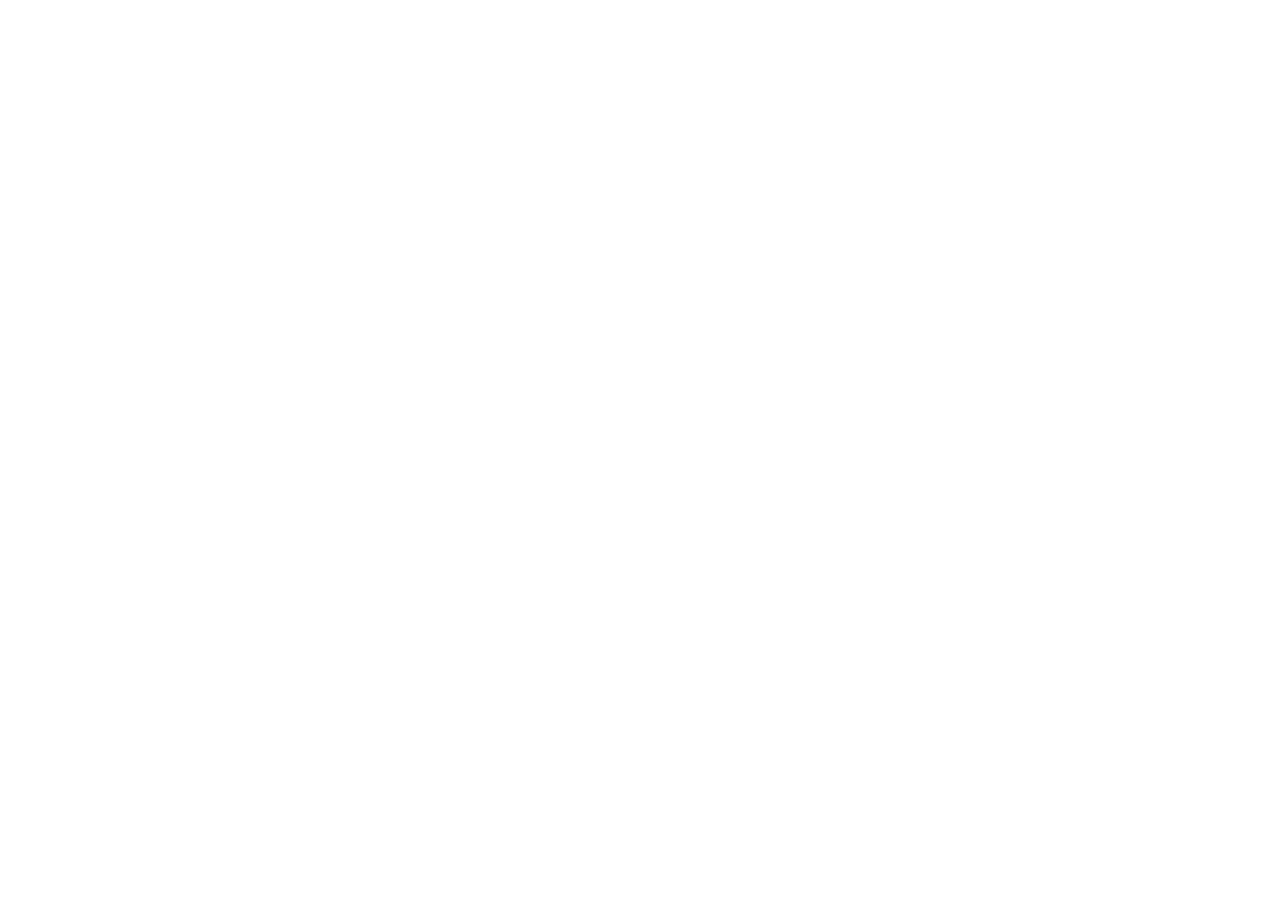
==== NotionWidget/index.html @ 5b1284b0 "Proje dosyası ekle." ====
﻿<!DOCTYPE html>
<html lang="tr">
<head>
    <meta charset="UTF-8">
    <meta name="viewport" content="width=device-width, initial-scale=1.0">
    <title>Notion Widget - Saat ve Tarih</title>
    <link rel="stylesheet" href="style.css">
</head>
<body>
    <div id="widget">
        <div id="time"></div>
        <div id="date"></div>
    </div>
    <script src="script.js"></script>
</body>
</html>
---- NotionWidget/style.css ----
﻿body
{
}
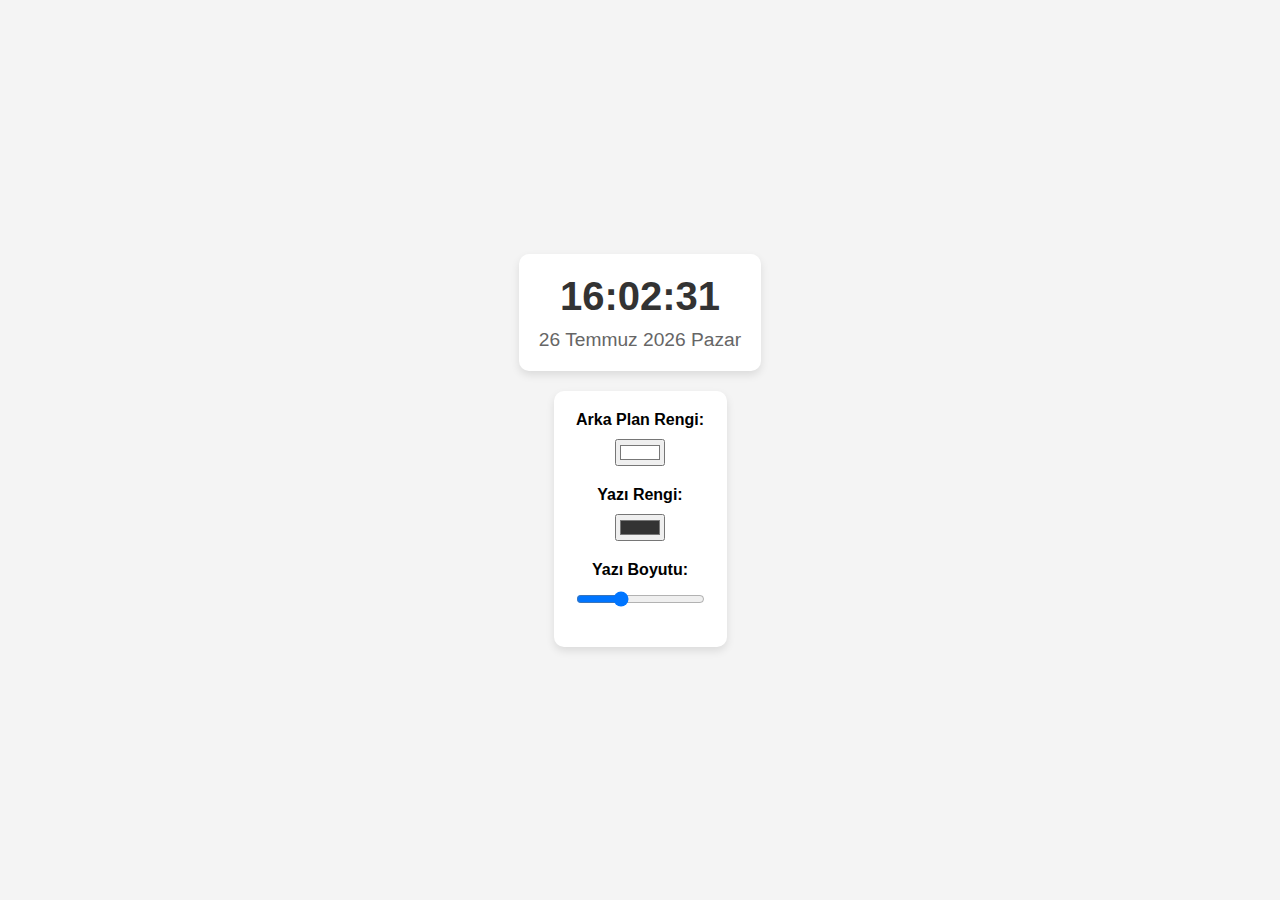
==== commit 55904fc9: "update html index." ====
--- a/NotionWidget/index.html
+++ b/NotionWidget/index.html
@@ -3,7 +3,7 @@
 <head>
     <meta charset="UTF-8">
     <meta name="viewport" content="width=device-width, initial-scale=1.0">
-    <title>Notion Widget - Saat ve Tarih</title>
+    <title>Notion Widget - Kişiselleştirilebilir Saat ve Tarih</title>
     <link rel="stylesheet" href="style.css">
 </head>
 <body>
@@ -11,6 +11,16 @@
         <div id="time"></div>
         <div id="date"></div>
     </div>
+    <div id="controls">
+        <label for="bgColor">Arka Plan Rengi:</label>
+        <input type="color" id="bgColor" value="#ffffff">
+
+        <label for="textColor">Yazı Rengi:</label>
+        <input type="color" id="textColor" value="#333333">
+
+        <label for="fontSize">Yazı Boyutu:</label>
+        <input type="range" id="fontSize" min="12" max="48" value="24">
+    </div>
     <script src="script.js"></script>
 </body>
 </html>--- a/NotionWidget/style.css
+++ b/NotionWidget/style.css
@@ -1,3 +1,51 @@
-﻿body
-{
-}+﻿body {
+    margin: 0;
+    padding: 0;
+    display: flex;
+    flex-direction: column;
+    justify-content: center;
+    align-items: center;
+    height: 100vh;
+    background-color: #f4f4f4;
+    font-family: Arial, sans-serif;
+}
+
+#widget {
+    background-color: #ffffff;
+    padding: 20px;
+    border-radius: 10px;
+    box-shadow: 0 4px 8px rgba(0, 0, 0, 0.1);
+    text-align: center;
+    margin-bottom: 20px;
+}
+
+#time {
+    font-size: 2.5em;
+    font-weight: bold;
+    color: #333;
+}
+
+#date {
+    font-size: 1.2em;
+    color: #666;
+    margin-top: 10px;
+}
+
+#controls {
+    background-color: #ffffff;
+    padding: 20px;
+    border-radius: 10px;
+    box-shadow: 0 4px 8px rgba(0, 0, 0, 0.1);
+    text-align: center;
+}
+
+    #controls label {
+        display: block;
+        margin-bottom: 10px;
+        font-weight: bold;
+    }
+
+    #controls input {
+        margin-bottom: 20px;
+    }
+
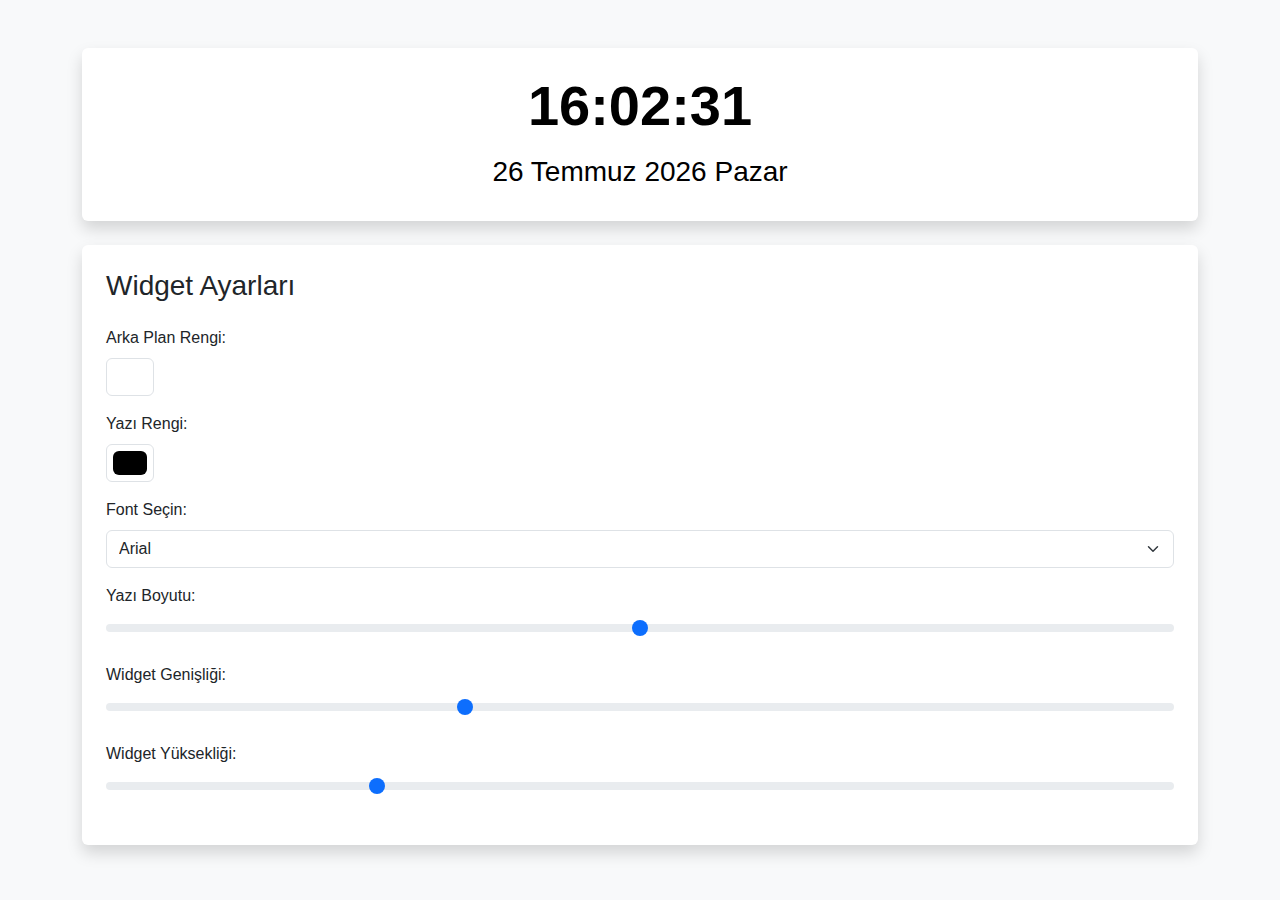
==== commit 04e8fe5a: "animation added" ====
--- a/NotionWidget/index.html
+++ b/NotionWidget/index.html
@@ -3,23 +3,48 @@
 <head>
     <meta charset="UTF-8">
     <meta name="viewport" content="width=device-width, initial-scale=1.0">
-    <title>Notion Widget - Kişiselleştirilebilir Saat ve Tarih</title>
+    <title>Notion Widget - Gelişmiş Saat ve Tarih</title>
+    <link href="https://cdn.jsdelivr.net/npm/bootstrap@5.3.0/dist/css/bootstrap.min.css" rel="stylesheet">
     <link rel="stylesheet" href="style.css">
 </head>
 <body>
-    <div id="widget">
-        <div id="time"></div>
-        <div id="date"></div>
-    </div>
-    <div id="controls">
-        <label for="bgColor">Arka Plan Rengi:</label>
-        <input type="color" id="bgColor" value="#ffffff">
-
-        <label for="textColor">Yazı Rengi:</label>
-        <input type="color" id="textColor" value="#333333">
-
-        <label for="fontSize">Yazı Boyutu:</label>
-        <input type="range" id="fontSize" min="12" max="48" value="24">
+    <div class="container mt-5">
+        <div id="widget" class="widget p-4 rounded shadow">
+            <div id="time" class="time display-4"></div>
+            <div id="date" class="date h3 mt-3"></div>
+        </div>
+        <div id="controls" class="controls mt-4 p-4 rounded shadow">
+            <h3 class="mb-4">Widget Ayarları</h3>
+            <div class="mb-3">
+                <label for="bgColor" class="form-label">Arka Plan Rengi:</label>
+                <input type="color" id="bgColor" class="form-control form-control-color" value="#ffffff">
+            </div>
+            <div class="mb-3">
+                <label for="textColor" class="form-label">Yazı Rengi:</label>
+                <input type="color" id="textColor" class="form-control form-control-color" value="#000000">
+            </div>
+            <div class="mb-3">
+                <label for="fontFamily" class="form-label">Font Seçin:</label>
+                <select id="fontFamily" class="form-select">
+                    <option value="Arial, sans-serif">Arial</option>
+                    <option value="Georgia, serif">Georgia</option>
+                    <option value="Courier New, monospace">Courier New</option>
+                    <option value="cursive">Cursive</option>
+                </select>
+            </div>
+            <div class="mb-3">
+                <label for="fontSize" class="form-label">Yazı Boyutu:</label>
+                <input type="range" id="fontSize" class="form-range" min="16" max="48" value="32">
+            </div>
+            <div class="mb-3">
+                <label for="widgetWidth" class="form-label">Widget Genişliği:</label>
+                <input type="range" id="widgetWidth" class="form-range" min="200" max="800" value="400">
+            </div>
+            <div class="mb-3">
+                <label for="widgetHeight" class="form-label">Widget Yüksekliği:</label>
+                <input type="range" id="widgetHeight" class="form-range" min="100" max="500" value="200">
+            </div>
+        </div>
     </div>
     <script src="script.js"></script>
 </body>
--- a/NotionWidget/style.css
+++ b/NotionWidget/style.css
@@ -1,51 +1,34 @@
 ﻿body {
-    margin: 0;
-    padding: 0;
-    display: flex;
-    flex-direction: column;
-    justify-content: center;
-    align-items: center;
-    height: 100vh;
-    background-color: #f4f4f4;
+    background-color: #f8f9fa;
     font-family: Arial, sans-serif;
 }
 
-#widget {
+.widget {
     background-color: #ffffff;
-    padding: 20px;
-    border-radius: 10px;
-    box-shadow: 0 4px 8px rgba(0, 0, 0, 0.1);
+    color: #000000;
     text-align: center;
-    margin-bottom: 20px;
+    transition: all 0.3s ease;
 }
 
-#time {
-    font-size: 2.5em;
+.time {
     font-weight: bold;
-    color: #333;
+    animation: fadeIn 1s ease-in-out;
 }
 
-#date {
-    font-size: 1.2em;
-    color: #666;
-    margin-top: 10px;
+.date {
+    animation: fadeIn 1.5s ease-in-out;
 }
 
-#controls {
-    background-color: #ffffff;
-    padding: 20px;
-    border-radius: 10px;
-    box-shadow: 0 4px 8px rgba(0, 0, 0, 0.1);
-    text-align: center;
+@keyframes fadeIn {
+    from {
+        opacity: 0;
+    }
+
+    to {
+        opacity: 1;
+    }
 }
 
-    #controls label {
-        display: block;
-        margin-bottom: 10px;
-        font-weight: bold;
-    }
-
-    #controls input {
-        margin-bottom: 20px;
-    }
-
+.controls {
+    background-color: #ffffff;
+}
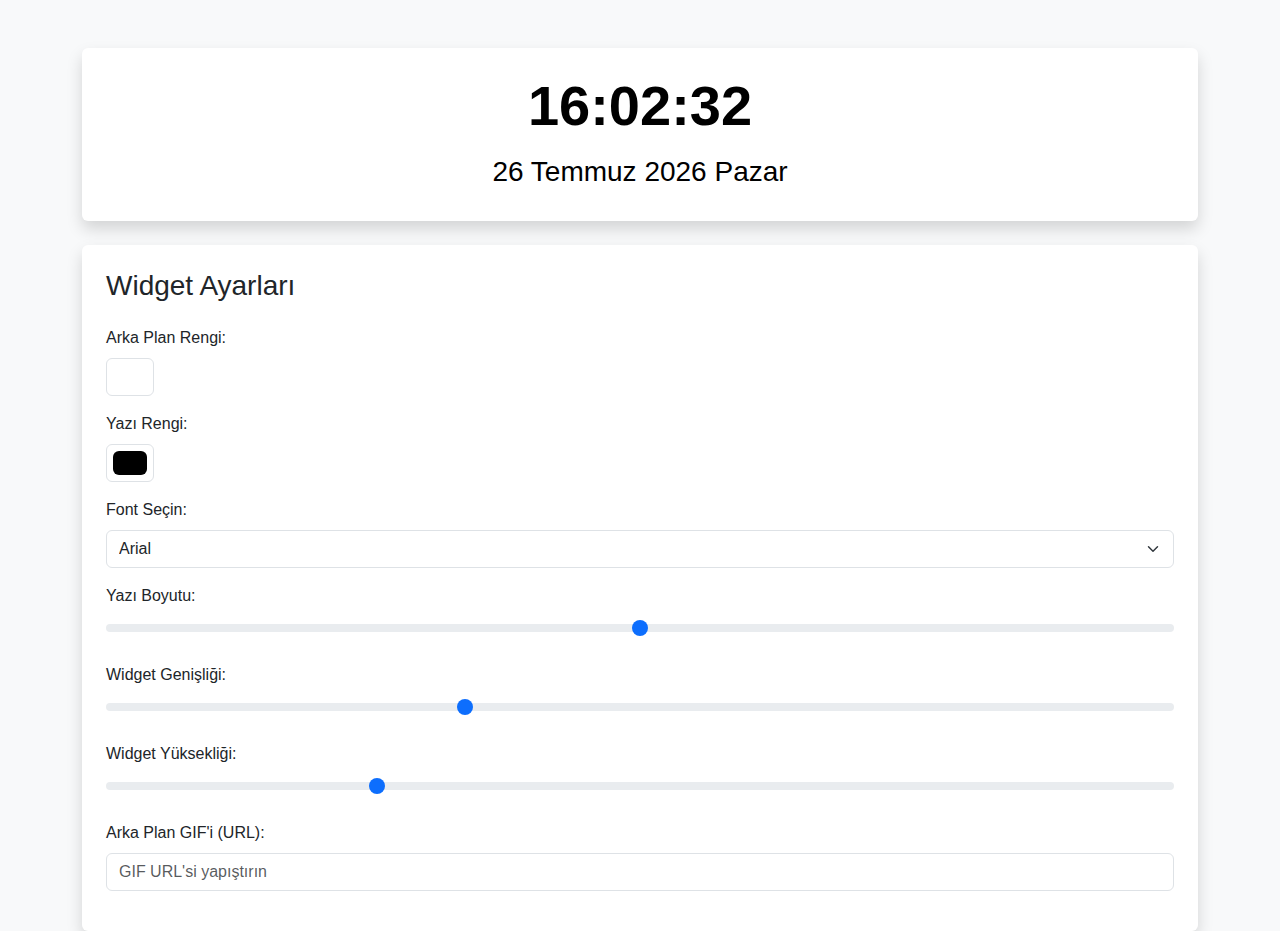
==== commit 98e64de1: "gift eklendi." ====
--- a/NotionWidget/index.html
+++ b/NotionWidget/index.html
@@ -3,7 +3,7 @@
 <head>
     <meta charset="UTF-8">
     <meta name="viewport" content="width=device-width, initial-scale=1.0">
-    <title>Notion Widget - Gelişmiş Saat ve Tarih</title>
+    <title>Notion Widget - Süslü Saat ve Tarih</title>
     <link href="https://cdn.jsdelivr.net/npm/bootstrap@5.3.0/dist/css/bootstrap.min.css" rel="stylesheet">
     <link rel="stylesheet" href="style.css">
 </head>
@@ -44,6 +44,10 @@
                 <label for="widgetHeight" class="form-label">Widget Yüksekliği:</label>
                 <input type="range" id="widgetHeight" class="form-range" min="100" max="500" value="200">
             </div>
+            <div class="mb-3">
+                <label for="bgGif" class="form-label">Arka Plan GIF'i (URL):</label>
+                <input type="text" id="bgGif" class="form-control" placeholder="GIF URL'si yapıştırın">
+            </div>
         </div>
     </div>
     <script src="script.js"></script>
--- a/NotionWidget/style.css
+++ b/NotionWidget/style.css
@@ -8,7 +8,21 @@
     color: #000000;
     text-align: center;
     transition: all 0.3s ease;
+    position: relative;
+    overflow: hidden;
 }
+
+    .widget::before {
+        content: '';
+        position: absolute;
+        top: 0;
+        left: 0;
+        width: 100%;
+        height: 100%;
+        background-size: cover;
+        background-position: center;
+        z-index: -1;
+    }
 
 .time {
     font-weight: bold;
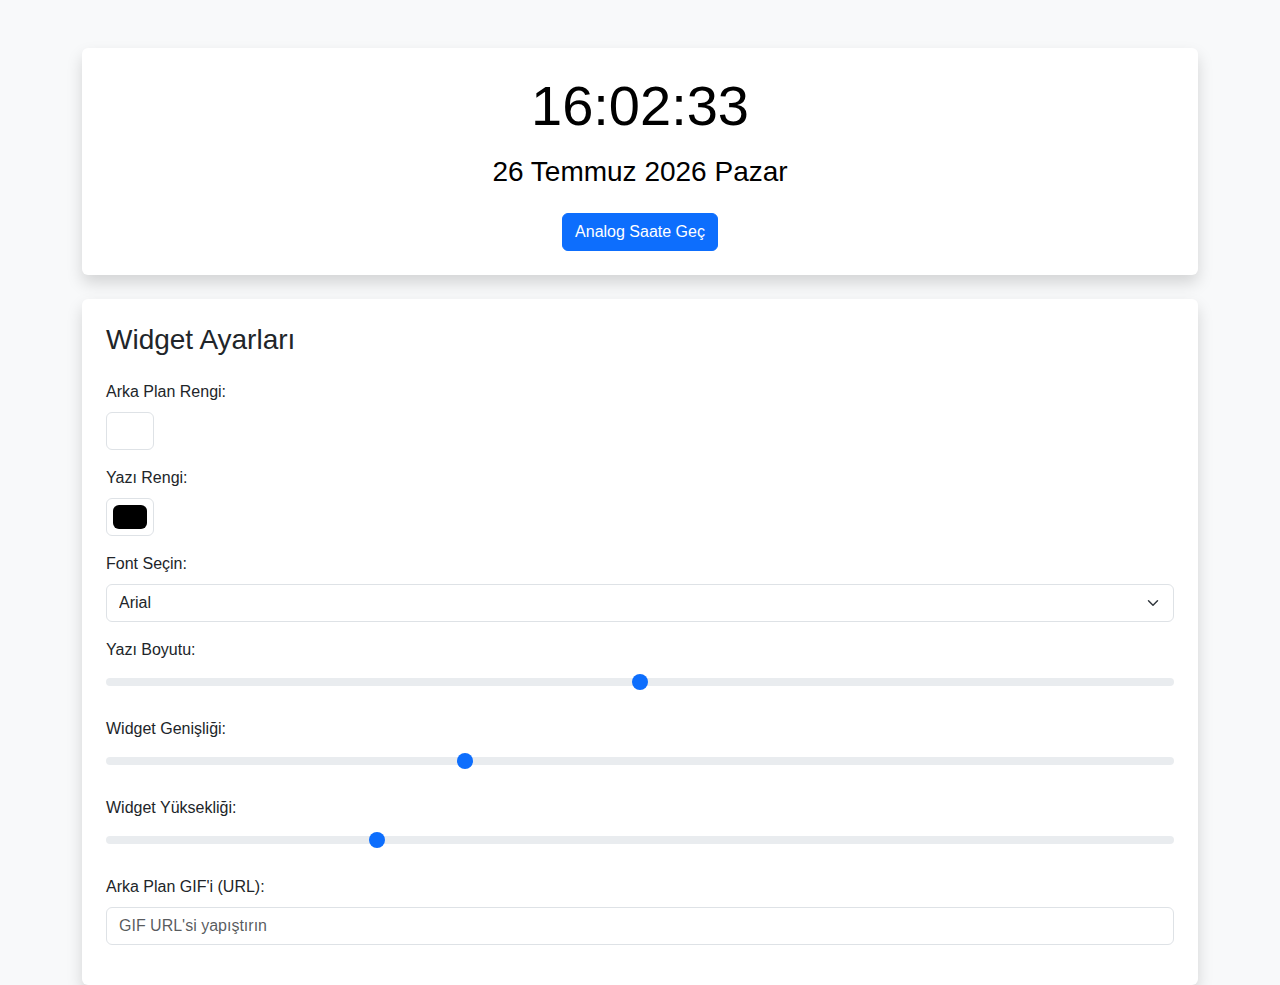
==== commit db089bba: "anaolog eklendi" ====
--- a/NotionWidget/index.html
+++ b/NotionWidget/index.html
@@ -3,15 +3,37 @@
 <head>
     <meta charset="UTF-8">
     <meta name="viewport" content="width=device-width, initial-scale=1.0">
-    <title>Notion Widget - Süslü Saat ve Tarih</title>
+    <title>Notion Widget - Dijital & Analog Saat</title>
     <link href="https://cdn.jsdelivr.net/npm/bootstrap@5.3.0/dist/css/bootstrap.min.css" rel="stylesheet">
     <link rel="stylesheet" href="style.css">
 </head>
 <body>
     <div class="container mt-5">
         <div id="widget" class="widget p-4 rounded shadow">
-            <div id="time" class="time display-4"></div>
-            <div id="date" class="date h3 mt-3"></div>
+            <div id="digitalClock" class="digital-clock">
+                <div id="time" class="time display-4"></div>
+                <div id="date" class="date h3 mt-3"></div>
+            </div>
+            <div id="analogClock" class="analog-clock d-none">
+                <div class="clock-face">
+                    <div class="number number1">1</div>
+                    <div class="number number2">2</div>
+                    <div class="number number3">3</div>
+                    <div class="number number4">4</div>
+                    <div class="number number5">5</div>
+                    <div class="number number6">6</div>
+                    <div class="number number7">7</div>
+                    <div class="number number8">8</div>
+                    <div class="number number9">9</div>
+                    <div class="number number10">10</div>
+                    <div class="number number11">11</div>
+                    <div class="number number12">12</div>
+                    <div class="hand hour-hand"></div>
+                    <div class="hand minute-hand"></div>
+                    <div class="hand second-hand"></div>
+                </div>
+            </div>
+            <button id="toggleMode" class="btn btn-primary mt-3">Analog Saate Geç</button>
         </div>
         <div id="controls" class="controls mt-4 p-4 rounded shadow">
             <h3 class="mb-4">Widget Ayarları</h3>
--- a/NotionWidget/style.css
+++ b/NotionWidget/style.css
@@ -12,35 +12,105 @@
     overflow: hidden;
 }
 
-    .widget::before {
-        content: '';
-        position: absolute;
-        top: 0;
-        left: 0;
-        width: 100%;
-        height: 100%;
-        background-size: cover;
-        background-position: center;
-        z-index: -1;
-    }
-
-.time {
-    font-weight: bold;
-    animation: fadeIn 1s ease-in-out;
+.digital-clock {
+    display: block;
 }
 
-.date {
-    animation: fadeIn 1.5s ease-in-out;
+.analog-clock {
+    display: none;
 }
 
-@keyframes fadeIn {
-    from {
-        opacity: 0;
-    }
+.clock-face {
+    width: 200px;
+    height: 200px;
+    border: 10px solid #000;
+    border-radius: 50%;
+    position: relative;
+    margin: 0 auto;
+}
 
-    to {
-        opacity: 1;
-    }
+.number {
+    position: absolute;
+    width: 100%;
+    height: 100%;
+    text-align: center;
+    font-size: 1.2em;
+    font-weight: bold;
+}
+
+.number1 {
+    transform: rotate(30deg);
+}
+
+.number2 {
+    transform: rotate(60deg);
+}
+
+.number3 {
+    transform: rotate(90deg);
+}
+
+.number4 {
+    transform: rotate(120deg);
+}
+
+.number5 {
+    transform: rotate(150deg);
+}
+
+.number6 {
+    transform: rotate(180deg);
+}
+
+.number7 {
+    transform: rotate(210deg);
+}
+
+.number8 {
+    transform: rotate(240deg);
+}
+
+.number9 {
+    transform: rotate(270deg);
+}
+
+.number10 {
+    transform: rotate(300deg);
+}
+
+.number11 {
+    transform: rotate(330deg);
+}
+
+.number12 {
+    transform: rotate(360deg);
+}
+
+.hand {
+    width: 50%;
+    height: 6px;
+    background: #000;
+    position: absolute;
+    top: 50%;
+    transform-origin: 100%;
+    transform: rotate(90deg);
+    transition: all 0.05s;
+    transition-timing-function: cubic-bezier(0.1, 2.7, 0.58, 1);
+}
+
+.hour-hand {
+    height: 8px;
+    background: #333;
+}
+
+.minute-hand {
+    height: 6px;
+    background: #666;
+}
+
+.second-hand {
+    height: 4px;
+    background: #ff0000;
 }
 
 .controls {
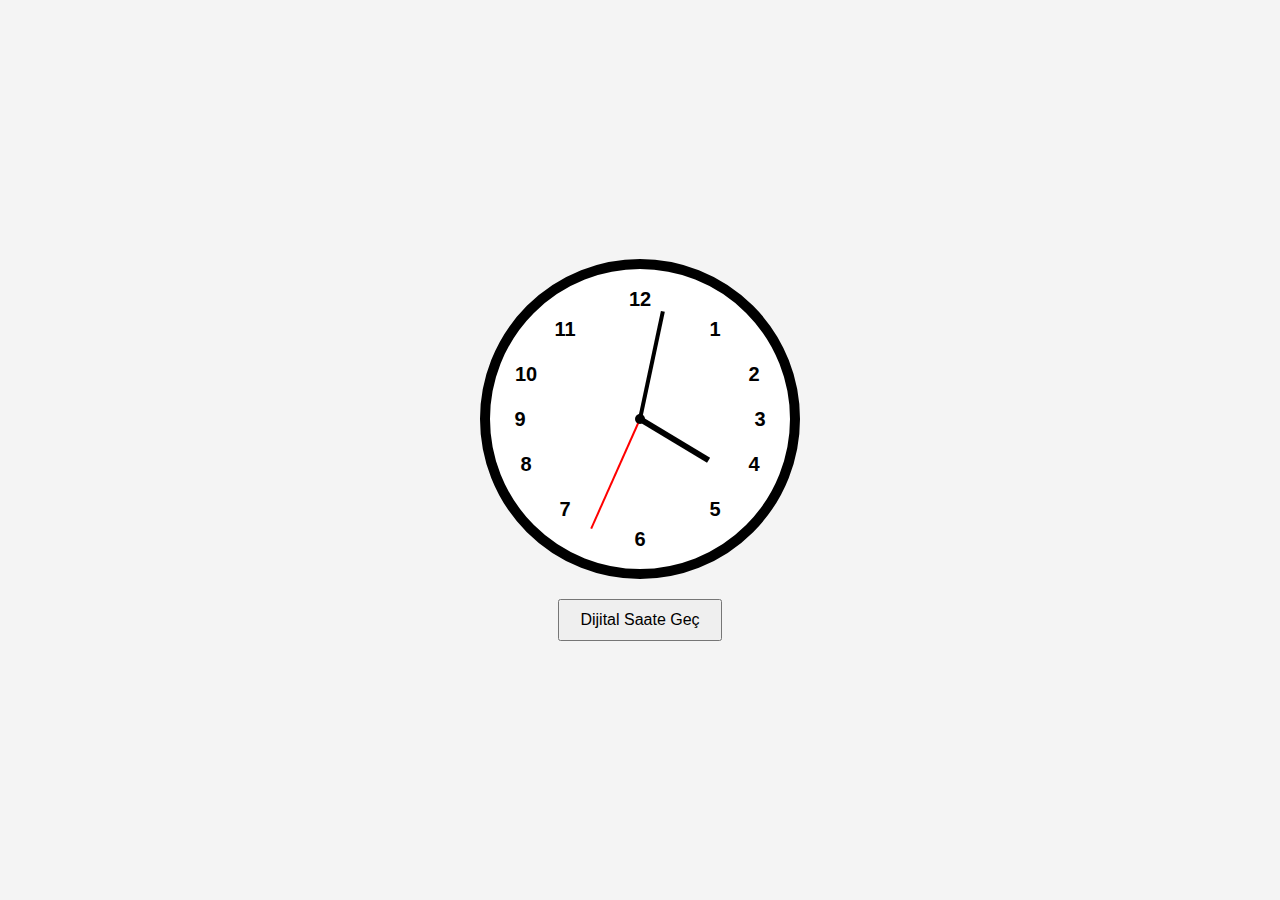
==== commit 4551468a: "anolog convert" ====
--- a/NotionWidget/index.html
+++ b/NotionWidget/index.html
@@ -3,75 +3,176 @@
 <head>
     <meta charset="UTF-8">
     <meta name="viewport" content="width=device-width, initial-scale=1.0">
-    <title>Notion Widget - Dijital & Analog Saat</title>
-    <link href="https://cdn.jsdelivr.net/npm/bootstrap@5.3.0/dist/css/bootstrap.min.css" rel="stylesheet">
-    <link rel="stylesheet" href="style.css">
+    <title>Saat Widget'ı</title>
+    <style>
+        body {
+            display: flex;
+            flex-direction: column;
+            justify-content: center;
+            align-items: center;
+            height: 100vh;
+            background: #f4f4f4;
+            margin: 0;
+            font-family: Arial, sans-serif;
+        }
+
+        .clock {
+            width: 300px;
+            height: 300px;
+            border: 10px solid black;
+            border-radius: 50%;
+            position: relative;
+            background: white;
+            display: flex;
+            justify-content: center;
+            align-items: center;
+        }
+
+            .clock::after {
+                content: "";
+                width: 10px;
+                height: 10px;
+                background: black;
+                position: absolute;
+                top: 50%;
+                left: 50%;
+                transform: translate(-50%, -50%);
+                border-radius: 50%;
+                z-index: 10;
+            }
+
+        .hand {
+            position: absolute;
+            transform-origin: bottom;
+            bottom: 50%;
+            left: 50%;
+            transform: translateX(-50%) rotate(0deg);
+        }
+
+        #hour {
+            width: 6px;
+            height: 80px;
+            background: black;
+        }
+
+        #minute {
+            width: 4px;
+            height: 110px;
+            background: black;
+        }
+
+        #second {
+            width: 2px;
+            height: 120px;
+            background: red;
+        }
+
+        .number {
+            position: absolute;
+            font-size: 20px;
+            font-weight: bold;
+            color: black;
+            transform: translate(-50%, -50%);
+        }
+
+        #digitalClock {
+            display: none;
+            font-size: 24px;
+            margin-top: 20px;
+            text-align: center;
+        }
+
+        #toggleButton {
+            margin-top: 20px;
+            padding: 10px 20px;
+            font-size: 16px;
+            cursor: pointer;
+        }
+    </style>
 </head>
 <body>
-    <div class="container mt-5">
-        <div id="widget" class="widget p-4 rounded shadow">
-            <div id="digitalClock" class="digital-clock">
-                <div id="time" class="time display-4"></div>
-                <div id="date" class="date h3 mt-3"></div>
-            </div>
-            <div id="analogClock" class="analog-clock d-none">
-                <div class="clock-face">
-                    <div class="number number1">1</div>
-                    <div class="number number2">2</div>
-                    <div class="number number3">3</div>
-                    <div class="number number4">4</div>
-                    <div class="number number5">5</div>
-                    <div class="number number6">6</div>
-                    <div class="number number7">7</div>
-                    <div class="number number8">8</div>
-                    <div class="number number9">9</div>
-                    <div class="number number10">10</div>
-                    <div class="number number11">11</div>
-                    <div class="number number12">12</div>
-                    <div class="hand hour-hand"></div>
-                    <div class="hand minute-hand"></div>
-                    <div class="hand second-hand"></div>
-                </div>
-            </div>
-            <button id="toggleMode" class="btn btn-primary mt-3">Analog Saate Geç</button>
-        </div>
-        <div id="controls" class="controls mt-4 p-4 rounded shadow">
-            <h3 class="mb-4">Widget Ayarları</h3>
-            <div class="mb-3">
-                <label for="bgColor" class="form-label">Arka Plan Rengi:</label>
-                <input type="color" id="bgColor" class="form-control form-control-color" value="#ffffff">
-            </div>
-            <div class="mb-3">
-                <label for="textColor" class="form-label">Yazı Rengi:</label>
-                <input type="color" id="textColor" class="form-control form-control-color" value="#000000">
-            </div>
-            <div class="mb-3">
-                <label for="fontFamily" class="form-label">Font Seçin:</label>
-                <select id="fontFamily" class="form-select">
-                    <option value="Arial, sans-serif">Arial</option>
-                    <option value="Georgia, serif">Georgia</option>
-                    <option value="Courier New, monospace">Courier New</option>
-                    <option value="cursive">Cursive</option>
-                </select>
-            </div>
-            <div class="mb-3">
-                <label for="fontSize" class="form-label">Yazı Boyutu:</label>
-                <input type="range" id="fontSize" class="form-range" min="16" max="48" value="32">
-            </div>
-            <div class="mb-3">
-                <label for="widgetWidth" class="form-label">Widget Genişliği:</label>
-                <input type="range" id="widgetWidth" class="form-range" min="200" max="800" value="400">
-            </div>
-            <div class="mb-3">
-                <label for="widgetHeight" class="form-label">Widget Yüksekliği:</label>
-                <input type="range" id="widgetHeight" class="form-range" min="100" max="500" value="200">
-            </div>
-            <div class="mb-3">
-                <label for="bgGif" class="form-label">Arka Plan GIF'i (URL):</label>
-                <input type="text" id="bgGif" class="form-control" placeholder="GIF URL'si yapıştırın">
-            </div>
-        </div>
+    <div class="clock" id="clock">
+        <div class="hand" id="hour"></div>
+        <div class="hand" id="minute"></div>
+        <div class="hand" id="second"></div>
+
+        <div class="number" style="top: 10%; left: 50%;">12</div>
+        <div class="number" style="top: 20%; left: 75%;">1</div>
+        <div class="number" style="top: 35%; left: 88%;">2</div>
+        <div class="number" style="top: 50%; left: 90%;">3</div>
+        <div class="number" style="top: 65%; left: 88%;">4</div>
+        <div class="number" style="top: 80%; left: 75%;">5</div>
+        <div class="number" style="top: 90%; left: 50%;">6</div>
+        <div class="number" style="top: 80%; left: 25%;">7</div>
+        <div class="number" style="top: 65%; left: 12%;">8</div>
+        <div class="number" style="top: 50%; left: 10%;">9</div>
+        <div class="number" style="top: 35%; left: 12%;">10</div>
+        <div class="number" style="top: 20%; left: 25%;">11</div>
+
     </div>
-    <script src="script.js"></script>
+
+    <div id="digitalClock">
+        <div id="time"></div>
+        <div id="date"></div>
+    </div>
+
+    <button id="toggleButton">Dijital Saate Geç</button>
+
+    <script>
+        function updateClock() {
+            const now = new Date();
+            const hours = now.getHours() % 12;
+            const minutes = now.getMinutes();
+            const seconds = now.getSeconds();
+
+            const hourDeg = (hours * 30) + (minutes * 0.5);
+            const minuteDeg = minutes * 6;
+            const secondDeg = seconds * 6;
+
+            document.getElementById('hour').style.transform = `translateX(-50%) rotate(${hourDeg}deg)`;
+            document.getElementById('minute').style.transform = `translateX(-50%) rotate(${minuteDeg}deg)`;
+            document.getElementById('second').style.transform = `translateX(-50%) rotate(${secondDeg}deg)`;
+        }
+
+        function updateDigitalClock() {
+            const now = new Date();
+            const hours = String(now.getHours()).padStart(2, '0');
+            const minutes = String(now.getMinutes()).padStart(2, '0');
+            const seconds = String(now.getSeconds()).padStart(2, '0');
+            const timeString = `${hours}:${minutes}:${seconds}`;
+
+            const options = { weekday: 'long', year: 'numeric', month: 'long', day: 'numeric' };
+            const dateString = now.toLocaleDateString('tr-TR', options);
+
+            document.getElementById('time').textContent = timeString;
+            document.getElementById('date').textContent = dateString;
+        }
+
+        function toggleClock() {
+            const analogClock = document.getElementById('clock');
+            const digitalClock = document.getElementById('digitalClock');
+            const toggleButton = document.getElementById('toggleButton');
+
+            if (analogClock.style.display === 'none') {
+                analogClock.style.display = 'flex';
+                digitalClock.style.display = 'none';
+                toggleButton.textContent = 'Dijital Saate Geç';
+            } else {
+                analogClock.style.display = 'none';
+                digitalClock.style.display = 'block';
+                toggleButton.textContent = 'Analog Saate Geç';
+            }
+        }
+
+        document.getElementById('toggleButton').addEventListener('click', toggleClock);
+
+        setInterval(() => {
+            updateClock();
+            updateDigitalClock();
+        }, 1000);
+
+        updateClock();
+        updateDigitalClock();
+    </script>
 </body>
-</html>+</html>
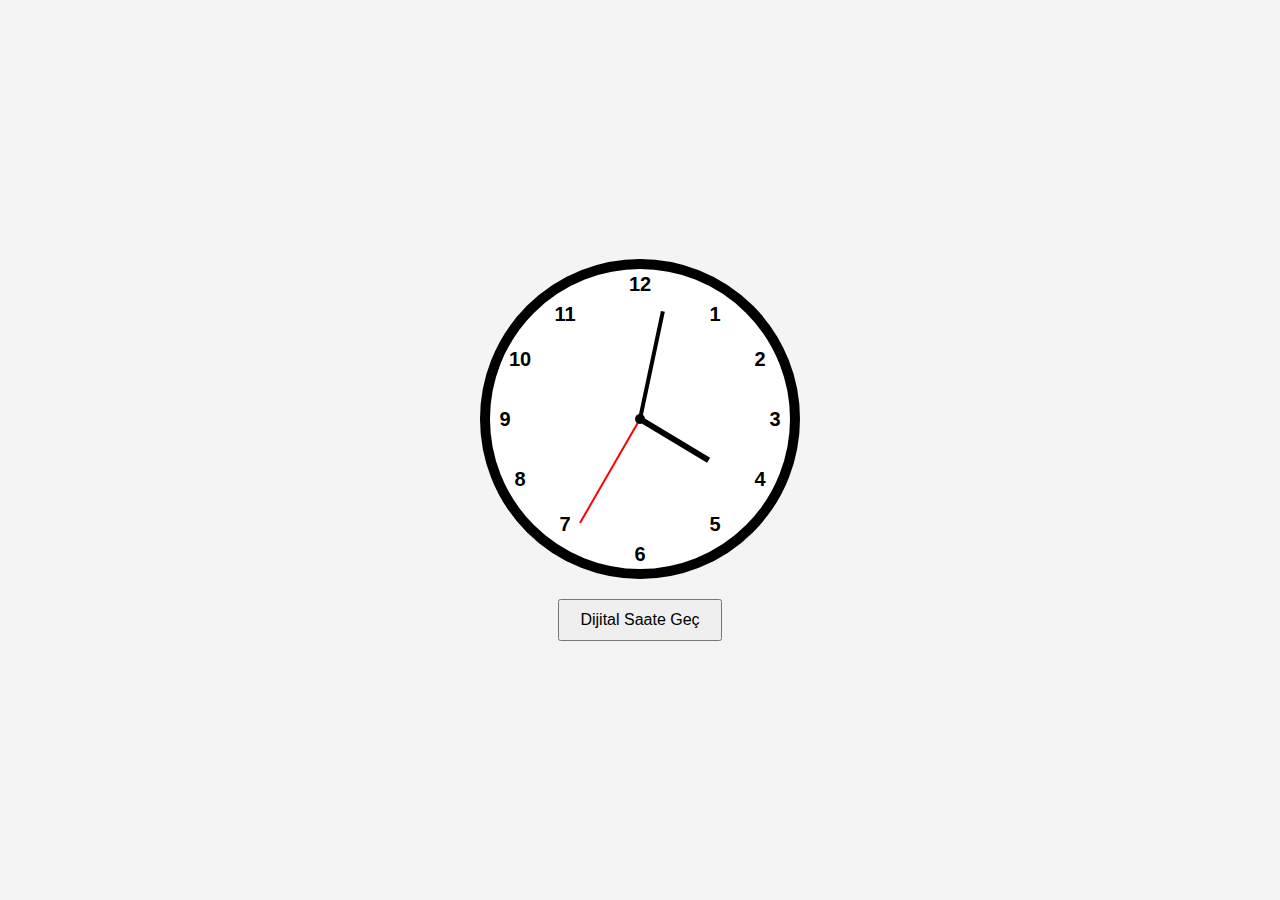
==== commit 71c9ff74: "majör değişiklikler" ====
--- a/NotionWidget/index.html
+++ b/NotionWidget/index.html
@@ -96,19 +96,18 @@
         <div class="hand" id="minute"></div>
         <div class="hand" id="second"></div>
 
-        <div class="number" style="top: 10%; left: 50%;">12</div>
-        <div class="number" style="top: 20%; left: 75%;">1</div>
-        <div class="number" style="top: 35%; left: 88%;">2</div>
-        <div class="number" style="top: 50%; left: 90%;">3</div>
-        <div class="number" style="top: 65%; left: 88%;">4</div>
-        <div class="number" style="top: 80%; left: 75%;">5</div>
-        <div class="number" style="top: 90%; left: 50%;">6</div>
-        <div class="number" style="top: 80%; left: 25%;">7</div>
-        <div class="number" style="top: 65%; left: 12%;">8</div>
-        <div class="number" style="top: 50%; left: 10%;">9</div>
-        <div class="number" style="top: 35%; left: 12%;">10</div>
-        <div class="number" style="top: 20%; left: 25%;">11</div>
-
+        <div class="number" style="top: 5%; left: 50%;">12</div>
+        <div class="number" style="top: 15%; left: 75%;">1</div>
+        <div class="number" style="top: 30%; left: 90%;">2</div>
+        <div class="number" style="top: 50%; left: 95%;">3</div>
+        <div class="number" style="top: 70%; left: 90%;">4</div>
+        <div class="number" style="top: 85%; left: 75%;">5</div>
+        <div class="number" style="top: 95%; left: 50%;">6</div>
+        <div class="number" style="top: 85%; left: 25%;">7</div>
+        <div class="number" style="top: 70%; left: 10%;">8</div>
+        <div class="number" style="top: 50%; left: 5%;">9</div>
+        <div class="number" style="top: 30%; left: 10%;">10</div>
+        <div class="number" style="top: 15%; left: 25%;">11</div>
     </div>
 
     <div id="digitalClock">
@@ -175,4 +174,4 @@
         updateDigitalClock();
     </script>
 </body>
-</html>
+</html>